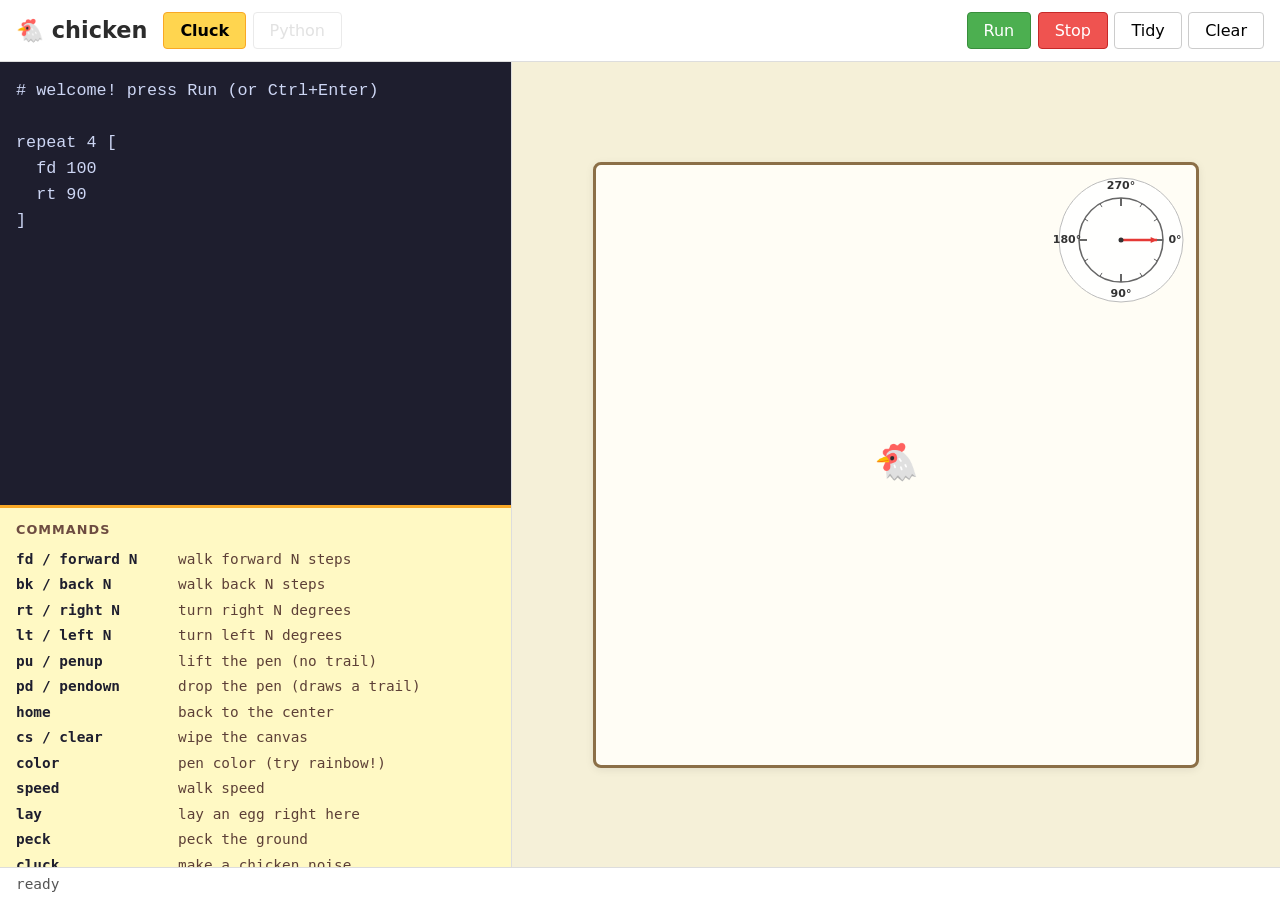
==== chicken/index.html @ 49dbed50 "chicken: tidy button — autoformat Cluck source Adds a Format button (labeled "Tidy") and Ctrl+Shift+" ====
<!DOCTYPE html>
<html lang="en">
<head>
  <meta charset="UTF-8">
  <meta name="viewport" content="width=device-width, initial-scale=1">
  <title>chicken</title>
  <link rel="stylesheet" href="style.css">
</head>
<body>
  <header>
    <h1>🐔 chicken</h1>
    <div class="modes">
      <button class="mode active" data-mode="cluck">Cluck</button>
      <button class="mode" data-mode="python" disabled title="coming soon">Python</button>
    </div>
    <div class="actions">
      <button id="run" title="Ctrl+Enter">Run</button>
      <button id="stop">Stop</button>
      <button id="format" title="Ctrl+Shift+F">Tidy</button>
      <button id="clear">Clear</button>
    </div>
  </header>
  <main>
    <section class="editor">
      <textarea id="code" spellcheck="false" autocomplete="off" autocorrect="off" autocapitalize="off"></textarea>
      <aside class="cheatsheet" id="cheatsheet"></aside>
    </section>
    <section class="coop">
      <canvas id="canvas" width="600" height="600"></canvas>
    </section>
  </main>
  <footer>
    <div id="status">ready</div>
  </footer>

  <script src="js/ops.js"></script>
  <script src="js/cluck.js"></script>
  <script src="js/coop.js"></script>
  <script src="js/app.js"></script>
</body>
</html>
---- chicken/style.css ----
* { box-sizing: border-box; margin: 0; padding: 0; }
html, body { height: 100%; }
body {
  font-family: system-ui, -apple-system, "Segoe UI", sans-serif;
  display: flex;
  flex-direction: column;
  background: #fafafa;
  color: #2c2c2c;
}

header {
  display: flex;
  align-items: center;
  gap: 1rem;
  padding: 0.75rem 1rem;
  background: #fff;
  border-bottom: 1px solid #ddd;
}
h1 { font-size: 1.4rem; font-weight: 600; }

.modes, .actions { display: flex; gap: 0.4rem; }
.actions { margin-left: auto; }

button {
  padding: 0.5rem 1rem;
  font-size: 1rem;
  font-family: inherit;
  border: 1px solid #ccc;
  background: #fff;
  border-radius: 4px;
  cursor: pointer;
  transition: background 0.1s;
}
button:hover:not(:disabled) { background: #f0f0f0; }
button:disabled { opacity: 0.4; cursor: not-allowed; }

.mode.active { background: #ffd54f; border-color: #f9a825; font-weight: 600; }

#run { background: #4caf50; color: white; border-color: #388e3c; }
#run:hover:not(:disabled) { background: #43a047; }

#stop { background: #ef5350; color: white; border-color: #c62828; }
#stop:hover:not(:disabled) { background: #e53935; }

main {
  display: flex;
  flex: 1;
  overflow: hidden;
}

.editor {
  width: 40%;
  min-width: 300px;
  display: flex;
  flex-direction: column;
  border-right: 1px solid #ddd;
}
#code {
  flex: 1;
  font-family: "JetBrains Mono", Menlo, Consolas, "Liberation Mono", monospace;
  font-size: 1.05rem;
  padding: 1rem;
  border: none;
  outline: none;
  resize: none;
  background: #1e1e2e;
  color: #cdd6f4;
  line-height: 1.55;
  tab-size: 2;
}

.cheatsheet {
  background: #fff9c4;
  color: #5d4037;
  border-top: 3px solid #f9a825;
  padding: 0.75rem 1rem;
  font-family: "JetBrains Mono", Menlo, Consolas, monospace;
  font-size: 0.9rem;
  line-height: 1.55;
  overflow-y: auto;
  max-height: 45%;
}
.cheatsheet h3 {
  font-family: system-ui, sans-serif;
  font-size: 0.8rem;
  text-transform: uppercase;
  letter-spacing: 0.08em;
  margin-bottom: 0.4rem;
  color: #6d4c41;
}
.cheatsheet table { width: 100%; border-collapse: collapse; }
.cheatsheet td { padding: 0.1rem 0; vertical-align: top; }
.cheatsheet td:first-child {
  white-space: nowrap;
  padding-right: 1rem;
  color: #1e1e2e;
  font-weight: 600;
}
.cheatsheet tr.spacer td { padding-top: 0.4rem; }

.coop {
  flex: 1;
  display: flex;
  align-items: center;
  justify-content: center;
  background: #f5f0d8;
  padding: 1rem;
}
#canvas {
  background: #fffdf5;
  border: 3px solid #8b6f47;
  border-radius: 8px;
  box-shadow: 0 2px 8px rgba(0,0,0,0.08);
  max-width: 100%;
  max-height: 100%;
}

footer {
  padding: 0.5rem 1rem;
  background: #fff;
  border-top: 1px solid #ddd;
  font-family: "JetBrains Mono", Menlo, Consolas, monospace;
  font-size: 0.9rem;
  color: #555;
  min-height: 2rem;
}
#status.error { color: #c62828; }
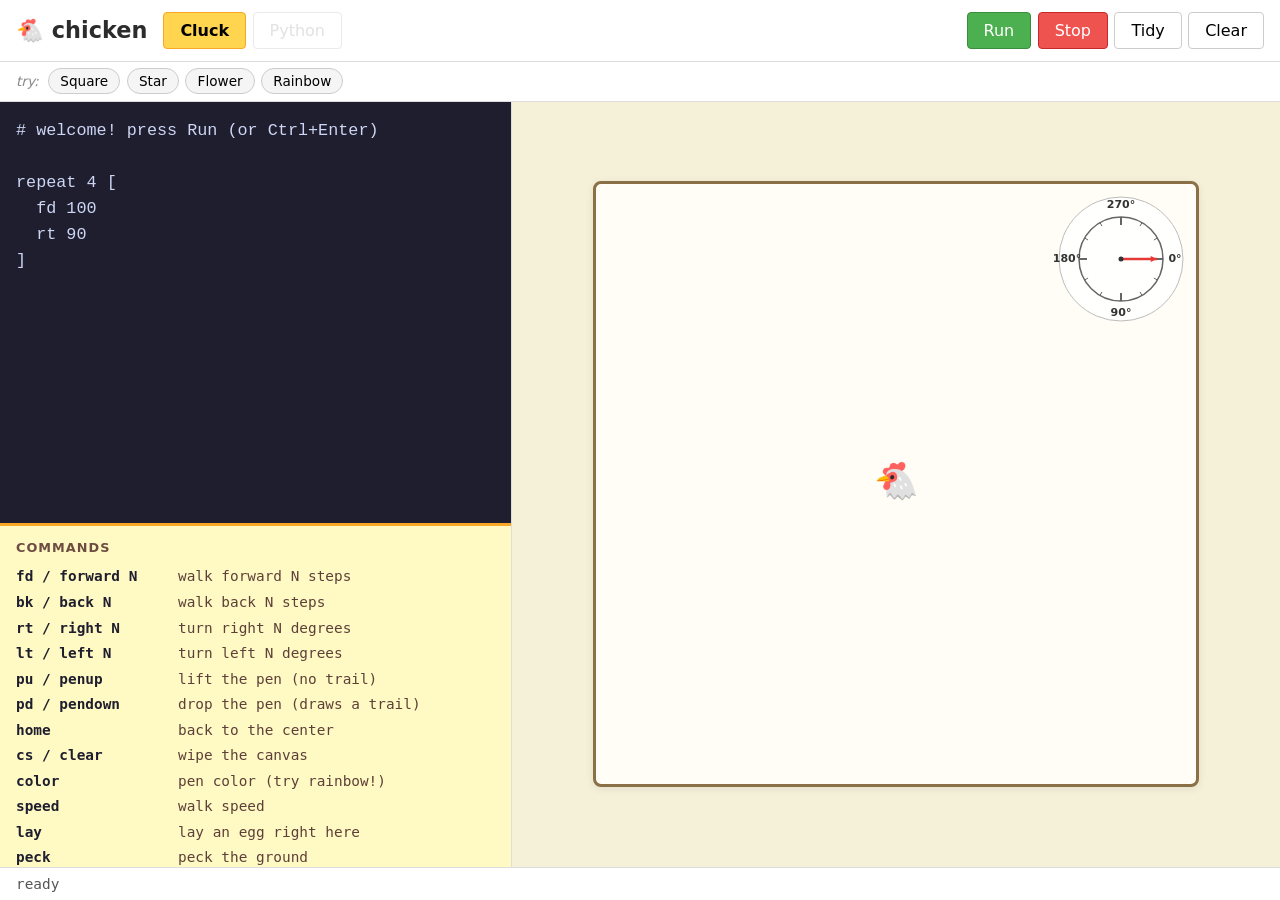
==== commit c68c36b7: "chicken: speech bubbles + examples bar Two on-ramps for kid creativity:  `say "text"` — new verb int" ====
--- a/chicken/index.html
+++ b/chicken/index.html
@@ -20,6 +20,13 @@
       <button id="clear">Clear</button>
     </div>
   </header>
+  <div class="examples">
+    <span class="examples-label">try:</span>
+    <button class="example" data-example="square">Square</button>
+    <button class="example" data-example="star">Star</button>
+    <button class="example" data-example="flower">Flower</button>
+    <button class="example" data-example="rainbow">Rainbow</button>
+  </div>
   <main>
     <section class="editor">
       <textarea id="code" spellcheck="false" autocomplete="off" autocorrect="off" autocapitalize="off"></textarea>
--- a/chicken/style.css
+++ b/chicken/style.css
@@ -35,6 +35,32 @@
 button:disabled { opacity: 0.4; cursor: not-allowed; }
 
 .mode.active { background: #ffd54f; border-color: #f9a825; font-weight: 600; }
+
+.examples {
+  display: flex;
+  align-items: center;
+  gap: 0.4rem;
+  padding: 0.4rem 1rem;
+  background: #fff;
+  border-bottom: 1px solid #ddd;
+  font-size: 0.85rem;
+}
+.examples-label {
+  color: #888;
+  font-style: italic;
+  margin-right: 0.2rem;
+}
+button.example {
+  padding: 0.25rem 0.7rem;
+  font-size: 0.85rem;
+  border-radius: 999px;
+  background: #f5f5f5;
+  border-color: #ccc;
+}
+button.example:hover:not(:disabled) {
+  background: #ffd54f;
+  border-color: #f9a825;
+}
 
 #run { background: #4caf50; color: white; border-color: #388e3c; }
 #run:hover:not(:disabled) { background: #43a047; }
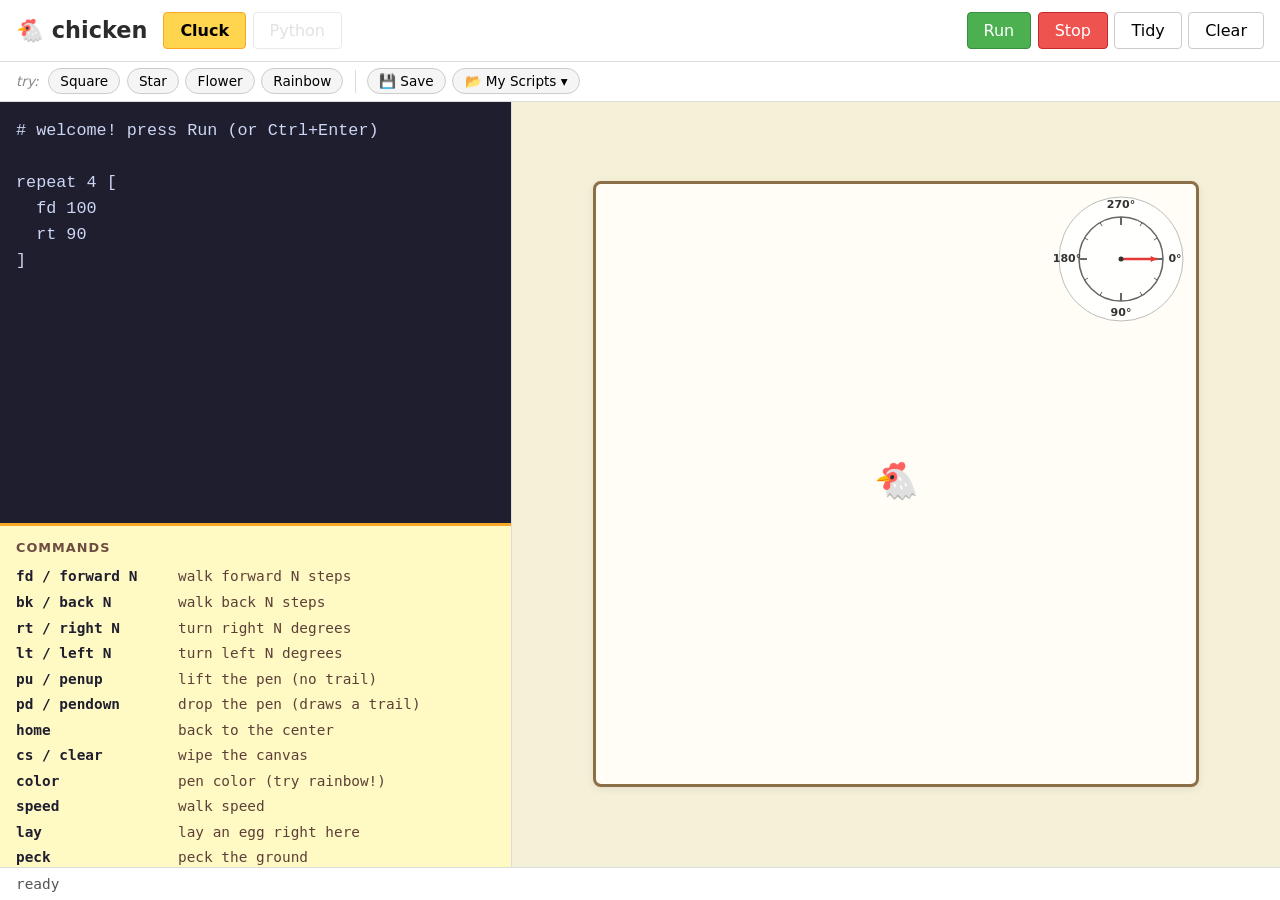
==== commit b32a3ed8: "chicken: phase 3 — save your scripts A named-script library so kids can keep their work. 💾 Save pill" ====
--- a/chicken/index.html
+++ b/chicken/index.html
@@ -26,6 +26,32 @@
     <button class="example" data-example="star">Star</button>
     <button class="example" data-example="flower">Flower</button>
     <button class="example" data-example="rainbow">Rainbow</button>
+    <span class="examples-sep" aria-hidden="true"></span>
+    <button id="save-script" class="example" title="Ctrl+S">💾 Save</button>
+    <button id="my-scripts" class="example" aria-haspopup="true" aria-expanded="false">📂 My Scripts ▾</button>
+
+    <div id="save-popover" class="popover" hidden>
+      <label class="popover-label" for="save-name">name your script:</label>
+      <input id="save-name" type="text" maxlength="24" autocomplete="off" spellcheck="false">
+      <div class="popover-actions">
+        <button id="save-confirm" class="popover-primary">Save</button>
+        <button id="save-cancel">Cancel</button>
+      </div>
+      <div id="save-hint" class="popover-hint" hidden></div>
+    </div>
+
+    <div id="scripts-panel" class="popover" hidden>
+      <div id="scripts-list" class="scripts-list"></div>
+    </div>
+
+    <div id="dirty-confirm" class="popover" hidden>
+      <div class="popover-message">Save your work first?</div>
+      <div class="popover-actions">
+        <button id="dirty-save" class="popover-primary">Save</button>
+        <button id="dirty-throw" class="danger-btn">Throw away</button>
+        <button id="dirty-cancel">Cancel</button>
+      </div>
+    </div>
   </div>
   <main>
     <section class="editor">
@@ -43,6 +69,7 @@
   <script src="js/ops.js"></script>
   <script src="js/cluck.js"></script>
   <script src="js/coop.js"></script>
+  <script src="js/saves.js"></script>
   <script src="js/app.js"></script>
 </body>
 </html>
--- a/chicken/style.css
+++ b/chicken/style.css
@@ -44,6 +44,14 @@
   background: #fff;
   border-bottom: 1px solid #ddd;
   font-size: 0.85rem;
+  position: relative;
+}
+.examples-sep {
+  display: inline-block;
+  width: 1px;
+  height: 1.4rem;
+  background: #ddd;
+  margin: 0 0.3rem;
 }
 .examples-label {
   color: #888;
@@ -60,6 +68,145 @@
 button.example:hover:not(:disabled) {
   background: #ffd54f;
   border-color: #f9a825;
+}
+
+.popover {
+  position: absolute;
+  top: 100%;
+  margin-top: 0.4rem;
+  background: #fff;
+  border: 1px solid #ccc;
+  border-radius: 6px;
+  box-shadow: 0 4px 12px rgba(0,0,0,0.15);
+  padding: 0.7rem;
+  font-size: 0.9rem;
+  min-width: 16rem;
+  z-index: 10;
+}
+#save-popover, #dirty-confirm, #scripts-panel { left: 1rem; }
+#scripts-panel { max-width: 22rem; }
+
+.popover-label {
+  display: block;
+  margin-bottom: 0.3rem;
+  color: #555;
+  font-size: 0.85rem;
+}
+.popover-message {
+  margin-bottom: 0.5rem;
+  color: #333;
+}
+.popover input[type=text] {
+  width: 100%;
+  padding: 0.4rem 0.5rem;
+  font-family: inherit;
+  font-size: 0.95rem;
+  border: 1px solid #ccc;
+  border-radius: 4px;
+  margin-bottom: 0.5rem;
+}
+.popover input[type=text]:focus {
+  outline: none;
+  border-color: #f9a825;
+}
+.popover-actions {
+  display: flex;
+  gap: 0.4rem;
+}
+.popover-actions button {
+  padding: 0.35rem 0.8rem;
+  font-size: 0.85rem;
+  border-radius: 4px;
+}
+.popover-primary {
+  background: #4caf50;
+  color: white;
+  border-color: #388e3c;
+}
+.popover-primary:hover:not(:disabled) { background: #43a047; }
+.popover-primary:disabled {
+  background: #c8e6c9;
+  border-color: #a5d6a7;
+}
+.danger-btn {
+  background: #ffb74d;
+  border-color: #f57c00;
+  color: #4a2c00;
+}
+.danger-btn:hover:not(:disabled) { background: #ffa726; }
+
+.popover-hint {
+  margin-top: 0.4rem;
+  color: #888;
+  font-size: 0.8rem;
+  font-style: italic;
+}
+
+.scripts-list {
+  display: flex;
+  flex-direction: column;
+  gap: 0.15rem;
+  max-height: 18rem;
+  overflow-y: auto;
+}
+.scripts-empty {
+  padding: 0.5rem 0.2rem;
+  color: #888;
+  font-style: italic;
+  text-align: center;
+}
+.script-row {
+  display: flex;
+  align-items: center;
+  gap: 0.3rem;
+  padding: 0.1rem;
+  border-radius: 4px;
+}
+.script-row:hover { background: #fff9c4; }
+.script-load {
+  flex: 1;
+  text-align: left;
+  background: transparent;
+  border: none;
+  padding: 0.35rem 0.5rem;
+  font-size: 0.9rem;
+  cursor: pointer;
+  border-radius: 4px;
+  white-space: nowrap;
+  overflow: hidden;
+  text-overflow: ellipsis;
+}
+.script-load:hover:not(:disabled) { background: #ffd54f; }
+.script-row.current .script-load::before {
+  content: "🐔 ";
+}
+.script-row:not(.current) .script-load { padding-left: 1.7rem; }
+.script-delete {
+  padding: 0.2rem 0.5rem;
+  font-size: 0.85rem;
+  background: transparent;
+  border: 1px solid transparent;
+  color: #888;
+  border-radius: 4px;
+}
+.script-delete:hover:not(:disabled) {
+  background: #ffe0e0;
+  border-color: #ef9a9a;
+  color: #c62828;
+}
+.script-row.confirming {
+  background: #fff3cd;
+  padding: 0.4rem 0.5rem;
+  font-size: 0.85rem;
+  gap: 0.4rem;
+}
+.script-row.confirming .confirm-text {
+  flex: 1;
+  color: #6d4c41;
+}
+.script-row.confirming button {
+  padding: 0.25rem 0.6rem;
+  font-size: 0.8rem;
 }
 
 #run { background: #4caf50; color: white; border-color: #388e3c; }
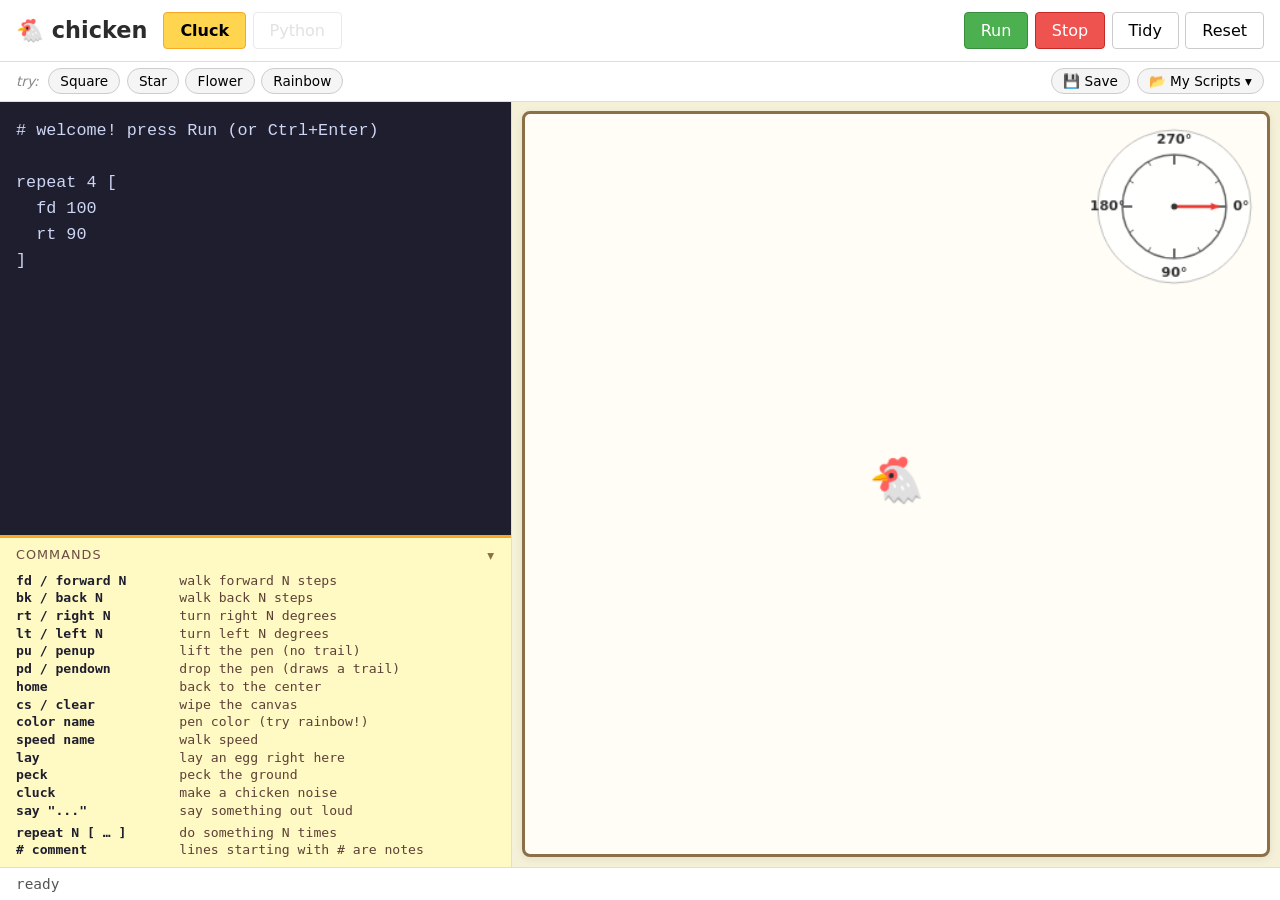
==== commit acd84a27: "chicken: UX pass — responsive canvas, collapsible cheatsheet, Reset rename - canvas grows to fill th" ====
--- a/chicken/index.html
+++ b/chicken/index.html
@@ -17,7 +17,7 @@
       <button id="run" title="Ctrl+Enter">Run</button>
       <button id="stop">Stop</button>
       <button id="format" title="Ctrl+Shift+F">Tidy</button>
-      <button id="clear">Clear</button>
+      <button id="clear" title="Reset chicken &amp; canvas (your code stays)">Reset</button>
     </div>
   </header>
   <div class="examples">
@@ -26,7 +26,6 @@
     <button class="example" data-example="star">Star</button>
     <button class="example" data-example="flower">Flower</button>
     <button class="example" data-example="rainbow">Rainbow</button>
-    <span class="examples-sep" aria-hidden="true"></span>
     <button id="save-script" class="example" title="Ctrl+S">💾 Save</button>
     <button id="my-scripts" class="example" aria-haspopup="true" aria-expanded="false">📂 My Scripts ▾</button>
 
--- a/chicken/style.css
+++ b/chicken/style.css
@@ -46,13 +46,6 @@
   font-size: 0.85rem;
   position: relative;
 }
-.examples-sep {
-  display: inline-block;
-  width: 1px;
-  height: 1.4rem;
-  background: #ddd;
-  margin: 0 0.3rem;
-}
 .examples-label {
   color: #888;
   font-style: italic;
@@ -69,6 +62,7 @@
   background: #ffd54f;
   border-color: #f9a825;
 }
+#save-script { margin-left: auto; }
 
 .popover {
   position: absolute;
@@ -246,30 +240,47 @@
   background: #fff9c4;
   color: #5d4037;
   border-top: 3px solid #f9a825;
-  padding: 0.75rem 1rem;
   font-family: "JetBrains Mono", Menlo, Consolas, monospace;
-  font-size: 0.9rem;
-  line-height: 1.55;
-  overflow-y: auto;
-  max-height: 45%;
-}
-.cheatsheet h3 {
+  font-size: 0.82rem;
+  line-height: 1.35;
+  display: flex;
+  flex-direction: column;
+  max-height: 55%;
+  flex-shrink: 0;
+}
+.cheatsheet-toggle {
   font-family: system-ui, sans-serif;
   font-size: 0.8rem;
   text-transform: uppercase;
   letter-spacing: 0.08em;
-  margin-bottom: 0.4rem;
   color: #6d4c41;
-}
-.cheatsheet table { width: 100%; border-collapse: collapse; }
-.cheatsheet td { padding: 0.1rem 0; vertical-align: top; }
-.cheatsheet td:first-child {
+  background: transparent;
+  border: none;
+  border-radius: 0;
+  padding: 0.55rem 1rem;
+  display: flex;
+  align-items: center;
+  justify-content: space-between;
+  cursor: pointer;
+  width: 100%;
+  text-align: left;
+}
+.cheatsheet-toggle:hover:not(:disabled) { background: rgba(0,0,0,0.05); }
+.cheatsheet-chevron { font-size: 0.85rem; color: #8b6f47; }
+.cheatsheet-body {
+  padding: 0 1rem 0.5rem;
+  overflow-y: auto;
+}
+.cheatsheet-body[hidden] { display: none; }
+.cheatsheet-body table { width: 100%; border-collapse: collapse; }
+.cheatsheet-body td { padding: 0; vertical-align: top; }
+.cheatsheet-body td:first-child {
   white-space: nowrap;
   padding-right: 1rem;
   color: #1e1e2e;
   font-weight: 600;
 }
-.cheatsheet tr.spacer td { padding-top: 0.4rem; }
+.cheatsheet-body tr.spacer td { padding-top: 0.25rem; }
 
 .coop {
   flex: 1;
@@ -277,15 +288,21 @@
   align-items: center;
   justify-content: center;
   background: #f5f0d8;
-  padding: 1rem;
+  padding: 0.6rem;
+  min-width: 0;
+  min-height: 0;
 }
 #canvas {
   background: #fffdf5;
   border: 3px solid #8b6f47;
   border-radius: 8px;
   box-shadow: 0 2px 8px rgba(0,0,0,0.08);
+  display: block;
+  width: 100%;
+  height: auto;
   max-width: 100%;
   max-height: 100%;
+  aspect-ratio: 1 / 1;
 }
 
 footer {
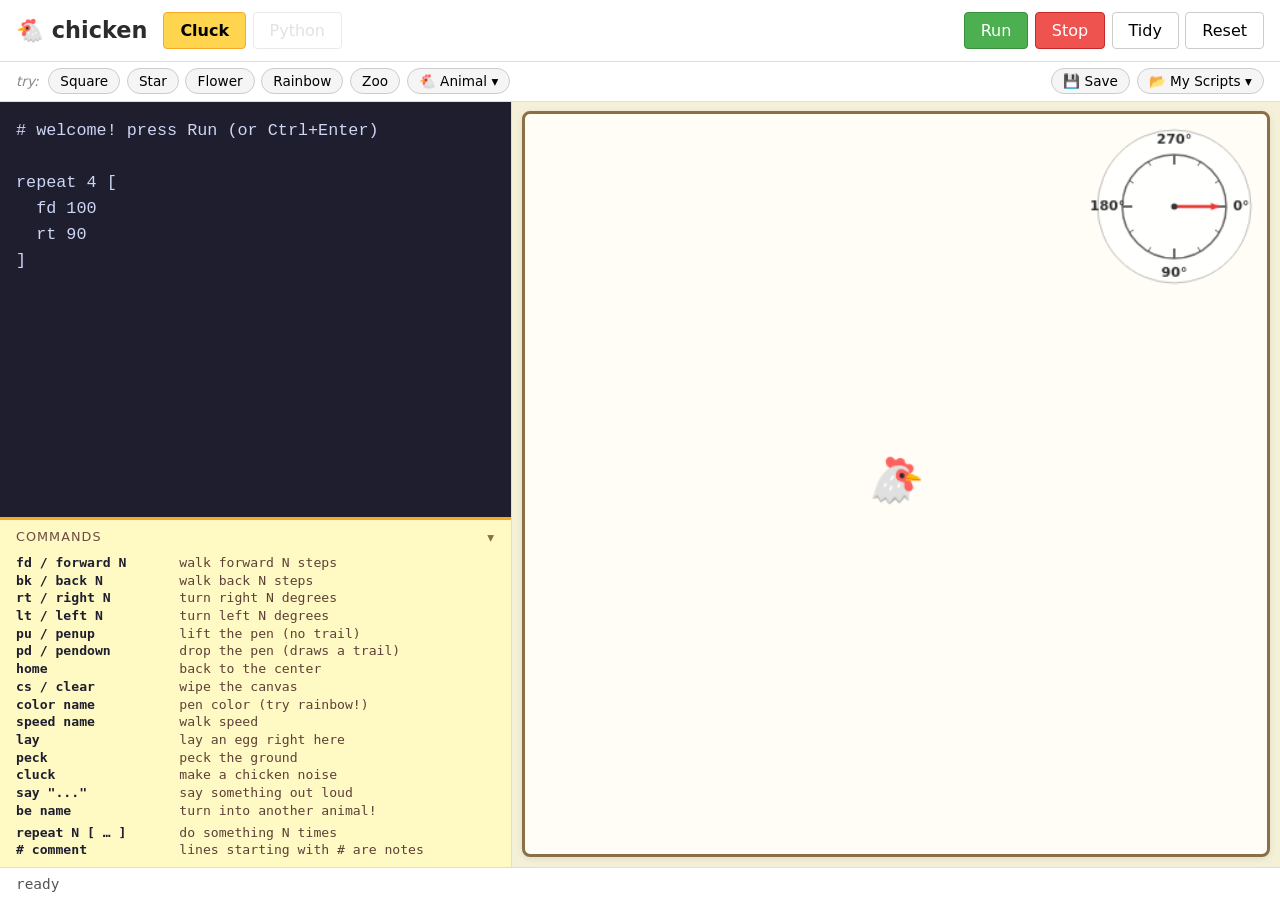
==== commit 4f788d70: "chicken: pink + teal, and you don't have to be a chicken The kids asked for two things: more pen col" ====
--- a/chicken/index.html
+++ b/chicken/index.html
@@ -26,8 +26,17 @@
     <button class="example" data-example="star">Star</button>
     <button class="example" data-example="flower">Flower</button>
     <button class="example" data-example="rainbow">Rainbow</button>
+    <button class="example" data-example="zoo">Zoo</button>
+    <button id="animal-btn" class="example" aria-haspopup="true" aria-expanded="false"
+            title="Choose your animal">🐾 Animal ▾</button>
     <button id="save-script" class="example" title="Ctrl+S">💾 Save</button>
     <button id="my-scripts" class="example" aria-haspopup="true" aria-expanded="false">📂 My Scripts ▾</button>
+
+    <div id="animal-panel" class="popover" hidden>
+      <div class="popover-label">who do you want to be?</div>
+      <div id="animal-grid" class="animal-grid"></div>
+      <div class="popover-hint">tip: you can also write <code>be unicorn</code> in your program</div>
+    </div>
 
     <div id="save-popover" class="popover" hidden>
       <label class="popover-label" for="save-name">name your script:</label>
--- a/chicken/style.css
+++ b/chicken/style.css
@@ -45,6 +45,8 @@
   border-bottom: 1px solid #ddd;
   font-size: 0.85rem;
   position: relative;
+  flex-wrap: wrap;
+  row-gap: 0.3rem;
 }
 .examples-label {
   color: #888;
@@ -77,7 +79,8 @@
   min-width: 16rem;
   z-index: 10;
 }
-#save-popover, #dirty-confirm, #scripts-panel { left: 1rem; }
+#save-popover, #dirty-confirm, #scripts-panel, #animal-panel { left: 1rem; }
+#animal-panel { max-width: 26rem; }
 #scripts-panel { max-width: 22rem; }
 
 .popover-label {
@@ -134,6 +137,34 @@
   color: #888;
   font-size: 0.8rem;
   font-style: italic;
+}
+
+/* Animal picker: a grid of emoji you can click to become. */
+.animal-grid {
+  display: grid;
+  grid-template-columns: repeat(5, 1fr);
+  gap: 0.3rem;
+}
+.animal-choice {
+  display: flex;
+  flex-direction: column;
+  align-items: center;
+  gap: 0.1rem;
+  padding: 0.35rem 0.15rem;
+  border: 1px solid transparent;
+  border-radius: 8px;
+  background: #f5f5f5;
+  cursor: pointer;
+}
+.animal-choice:hover { background: #ffd54f; border-color: #f9a825; }
+.animal-choice.current { background: #fff3c4; border-color: #f9a825; }
+.animal-glyph { font-size: 1.6rem; line-height: 1.1; }
+.animal-name {
+  font-size: 0.6rem;
+  color: #666;
+  max-width: 100%;
+  overflow: hidden;
+  text-overflow: ellipsis;
 }
 
 .scripts-list {
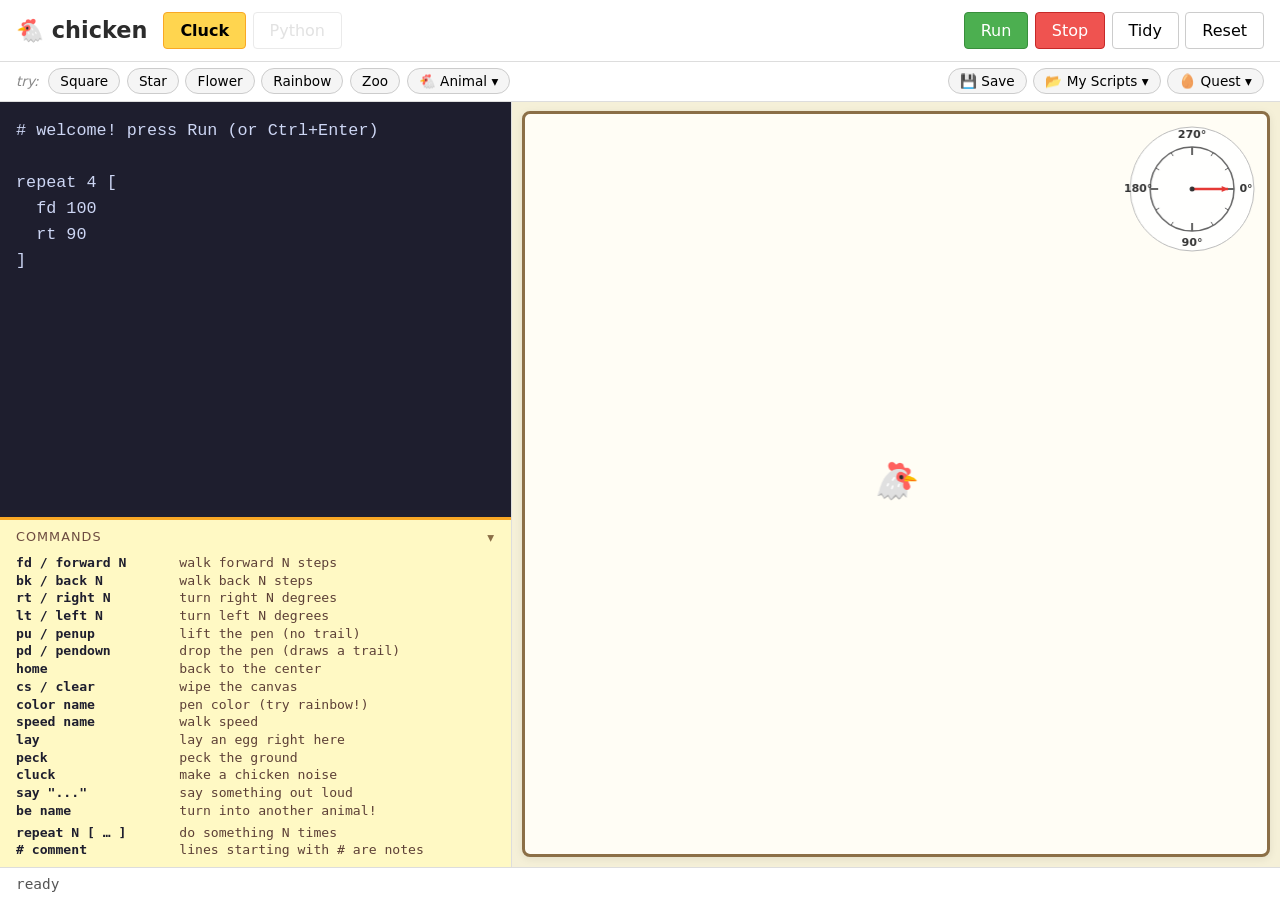
==== commit 4a1f0fe2: "chicken: Quest mode — puzzles you solve by writing a program Free draw asks nothing of you. Quest tu" ====
--- a/chicken/index.html
+++ b/chicken/index.html
@@ -31,6 +31,17 @@
             title="Choose your animal">🐾 Animal ▾</button>
     <button id="save-script" class="example" title="Ctrl+S">💾 Save</button>
     <button id="my-scripts" class="example" aria-haspopup="true" aria-expanded="false">📂 My Scripts ▾</button>
+    <button id="quest-btn" class="example" aria-haspopup="true" aria-expanded="false"
+            title="Puzzles to solve with your program">🥚 Quest ▾</button>
+    <button id="quest-exit" class="example" hidden title="Back to free drawing">← Free Draw</button>
+
+    <div id="quest-panel" class="popover" hidden>
+      <div class="popover-label">pick a puzzle</div>
+      <div id="quest-list" class="quest-list"></div>
+      <div class="popover-hint">
+        ★ reach the basket · ★ collect every egg · ★ use few commands
+      </div>
+    </div>
 
     <div id="animal-panel" class="popover" hidden>
       <div class="popover-label">who do you want to be?</div>
@@ -76,6 +87,9 @@
 
   <script src="js/ops.js"></script>
   <script src="js/cluck.js"></script>
+  <!-- levels + quest before coop: the renderer reads Levels at play time -->
+  <script src="js/levels.js"></script>
+  <script src="js/quest.js"></script>
   <script src="js/coop.js"></script>
   <script src="js/saves.js"></script>
   <script src="js/app.js"></script>
--- a/chicken/style.css
+++ b/chicken/style.css
@@ -79,7 +79,9 @@
   min-width: 16rem;
   z-index: 10;
 }
-#save-popover, #dirty-confirm, #scripts-panel, #animal-panel { left: 1rem; }
+#save-popover, #dirty-confirm, #scripts-panel, #animal-panel,
+#quest-panel { left: 1rem; }
+#quest-panel { max-width: 22rem; }
 #animal-panel { max-width: 26rem; }
 #scripts-panel { max-width: 22rem; }
 
@@ -323,6 +325,14 @@
   min-width: 0;
   min-height: 0;
 }
+/* Fill the pane, whatever shape it is. This used to also carry
+   `aspect-ratio: 1/1` and `max-height: 100%`, which fought each other: the
+   aspect-ratio wanted height == width, max-height clamped the height back
+   down, and `width: 100%` is a definite size so it never shrank to match.
+   The element ended up oblong while the backing store stayed 600x600, and the
+   browser stretched one into the other -- which is what made the compass an
+   oval. The canvas now has no intrinsic shape; coop.js keeps the backing
+   store matched to whatever size this rule produces. */
 #canvas {
   background: #fffdf5;
   border: 3px solid #8b6f47;
@@ -330,10 +340,7 @@
   box-shadow: 0 2px 8px rgba(0,0,0,0.08);
   display: block;
   width: 100%;
-  height: auto;
-  max-width: 100%;
-  max-height: 100%;
-  aspect-ratio: 1 / 1;
+  height: 100%;
 }
 
 footer {
@@ -346,3 +353,47 @@
   min-height: 2rem;
 }
 #status.error { color: #c62828; }
+
+/* Quest mode: the level picker, and the button that says which one you're on. */
+.quest-list {
+  display: flex;
+  flex-direction: column;
+  gap: 0.15rem;
+  max-height: 20rem;
+  overflow-y: auto;
+}
+.quest-row {
+  display: flex;
+  align-items: center;
+  justify-content: space-between;
+  gap: 0.6rem;
+  width: 100%;
+  padding: 0.4rem 0.55rem;
+  border: 1px solid transparent;
+  border-radius: 6px;
+  background: #f5f5f5;
+  font-family: inherit;
+  font-size: 0.9rem;
+  text-align: left;
+  cursor: pointer;
+}
+.quest-row:hover { background: #ffd54f; border-color: #f9a825; }
+.quest-row.current { background: #fff3c4; border-color: #f9a825; }
+.quest-name { color: #333; }
+.quest-stars {
+  color: #ccc;
+  letter-spacing: 0.05em;
+  font-size: 0.95rem;
+  white-space: nowrap;
+}
+.quest-stars.earned { color: #f9a825; }
+
+body.quest-mode #quest-btn {
+  background: #fff3c4;
+  border-color: #f9a825;
+  font-weight: 600;
+}
+body.quest-mode #quest-exit {
+  background: #e8f5e9;
+  border-color: #66bb6a;
+}
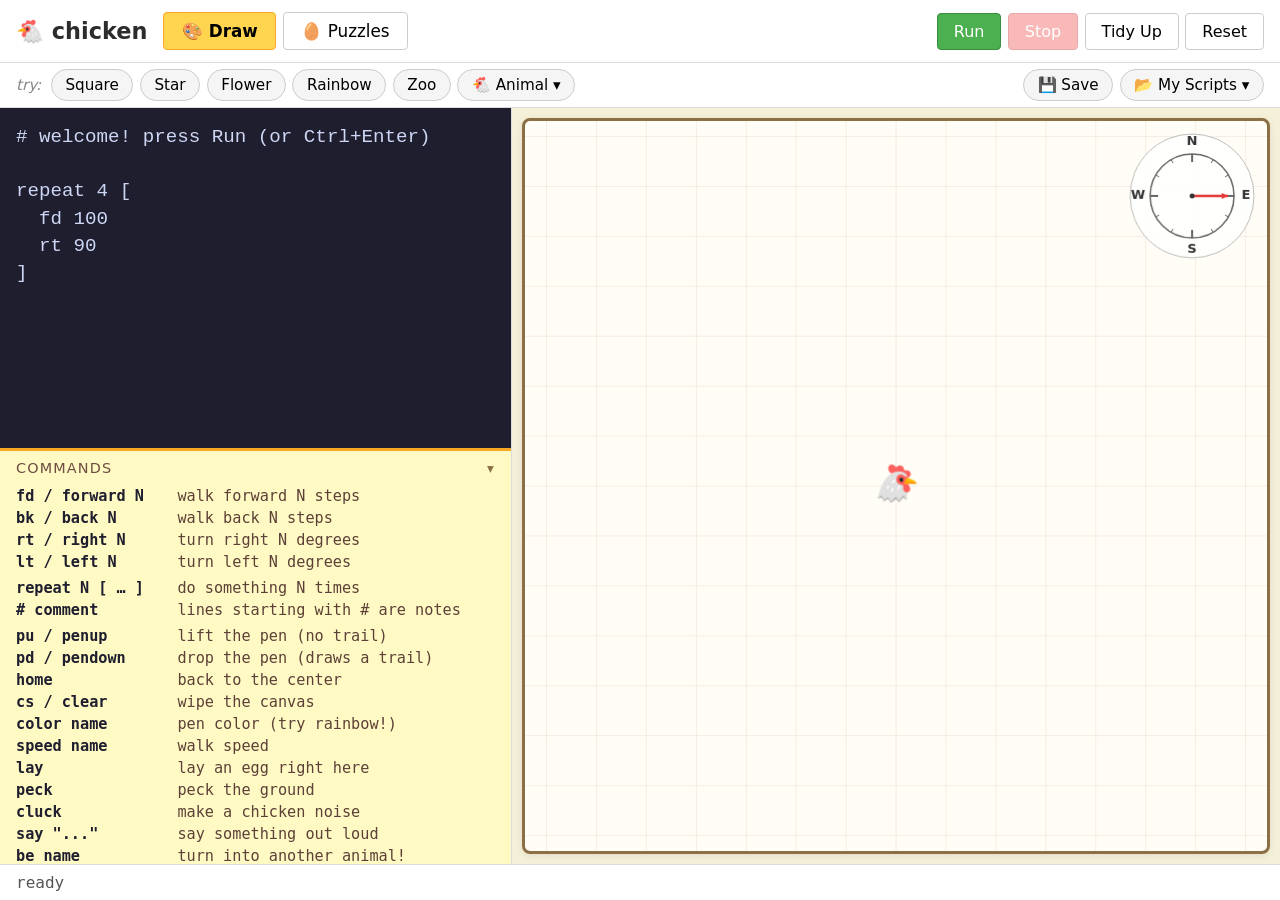
==== commit 94027317: "chicken: UX pass for six-year-olds — make feedback impossible to miss A review of the app at the kid" ====
--- a/chicken/index.html
+++ b/chicken/index.html
@@ -10,14 +10,20 @@
   <header>
     <h1>🐔 chicken</h1>
     <div class="modes">
-      <button class="mode active" data-mode="cluck">Cluck</button>
-      <button class="mode" data-mode="python" disabled title="coming soon">Python</button>
+      <button class="mode active" data-mode="draw" title="Draw whatever you like">🎨 Draw</button>
+      <button class="mode" data-mode="quest" aria-haspopup="true" aria-expanded="false"
+              title="Puzzles to solve with your program">🥚 Puzzles</button>
     </div>
     <div class="actions">
       <button id="run" title="Ctrl+Enter">Run</button>
       <button id="stop">Stop</button>
-      <button id="format" title="Ctrl+Shift+F">Tidy</button>
+      <button id="format" title="Ctrl+Shift+F">Tidy Up</button>
       <button id="clear" title="Reset chicken &amp; canvas (your code stays)">Reset</button>
+    </div>
+    <div id="quest-panel" class="popover" hidden>
+      <div class="popover-label">pick a puzzle</div>
+      <div id="quest-list" class="quest-list"></div>
+      <div class="popover-hint">★ get there &middot; ★ all the eggs &middot; ★ few commands</div>
     </div>
   </header>
   <div class="examples">
@@ -31,17 +37,6 @@
             title="Choose your animal">🐾 Animal ▾</button>
     <button id="save-script" class="example" title="Ctrl+S">💾 Save</button>
     <button id="my-scripts" class="example" aria-haspopup="true" aria-expanded="false">📂 My Scripts ▾</button>
-    <button id="quest-btn" class="example" aria-haspopup="true" aria-expanded="false"
-            title="Puzzles to solve with your program">🥚 Quest ▾</button>
-    <button id="quest-exit" class="example" hidden title="Back to free drawing">← Free Draw</button>
-
-    <div id="quest-panel" class="popover" hidden>
-      <div class="popover-label">pick a puzzle</div>
-      <div id="quest-list" class="quest-list"></div>
-      <div class="popover-hint">
-        ★ reach the basket · ★ collect every egg · ★ use few commands
-      </div>
-    </div>
 
     <div id="animal-panel" class="popover" hidden>
       <div class="popover-label">who do you want to be?</div>
@@ -74,7 +69,14 @@
   </div>
   <main>
     <section class="editor">
-      <textarea id="code" spellcheck="false" autocomplete="off" autocorrect="off" autocapitalize="off"></textarea>
+      <div id="code-banner" class="code-banner" hidden></div>
+      <div class="code-area">
+        <!-- Highlight bands live behind the textarea, which is transparent.
+             The textarea never wraps (white-space: pre), so line number maps
+             straight to a row offset. -->
+        <div id="code-marks" aria-hidden="true"></div>
+        <textarea id="code" spellcheck="false" autocomplete="off" autocorrect="off" autocapitalize="off"></textarea>
+      </div>
       <aside class="cheatsheet" id="cheatsheet"></aside>
     </section>
     <section class="coop">
--- a/chicken/style.css
+++ b/chicken/style.css
@@ -12,6 +12,7 @@
   display: flex;
   align-items: center;
   gap: 1rem;
+  position: relative;
   padding: 0.75rem 1rem;
   background: #fff;
   border-bottom: 1px solid #ddd;
@@ -34,6 +35,7 @@
 button:hover:not(:disabled) { background: #f0f0f0; }
 button:disabled { opacity: 0.4; cursor: not-allowed; }
 
+.mode { font-size: 1.05rem; padding: 0.5rem 1.1rem; }
 .mode.active { background: #ffd54f; border-color: #f9a825; font-weight: 600; }
 
 .examples {
@@ -43,7 +45,7 @@
   padding: 0.4rem 1rem;
   background: #fff;
   border-bottom: 1px solid #ddd;
-  font-size: 0.85rem;
+  font-size: 0.95rem;
   position: relative;
   flex-wrap: wrap;
   row-gap: 0.3rem;
@@ -54,8 +56,8 @@
   margin-right: 0.2rem;
 }
 button.example {
-  padding: 0.25rem 0.7rem;
-  font-size: 0.85rem;
+  padding: 0.35rem 0.85rem;
+  font-size: 0.95rem;
   border-radius: 999px;
   background: #f5f5f5;
   border-color: #ccc;
@@ -79,9 +81,13 @@
   min-width: 16rem;
   z-index: 10;
 }
+/* `left` is a fallback only -- anchorPopover() in app.js positions each panel
+   under the button that opened it, which is why Quest used to open on the far
+   left while its button sat on the far right. */
 #save-popover, #dirty-confirm, #scripts-panel, #animal-panel,
 #quest-panel { left: 1rem; }
-#quest-panel { max-width: 22rem; }
+#quest-panel { max-width: 25rem; }
+#quest-panel .popover-hint { white-space: nowrap; }
 #animal-panel { max-width: 26rem; }
 #scripts-panel { max-width: 22rem; }
 
@@ -195,8 +201,8 @@
   text-align: left;
   background: transparent;
   border: none;
-  padding: 0.35rem 0.5rem;
-  font-size: 0.9rem;
+  padding: 0.4rem 0.5rem;
+  font-size: 1rem;
   cursor: pointer;
   border-radius: 4px;
   white-space: nowrap;
@@ -255,27 +261,70 @@
   flex-direction: column;
   border-right: 1px solid #ddd;
 }
+/* The editor is a stack: highlight bands underneath, transparent textarea on
+   top. Both share one padding and line-height, and the textarea never wraps,
+   so a line number maps straight to a row offset. */
+.code-area {
+  position: relative;
+  flex: 1;
+  min-height: 0;
+  background: #1e1e2e;
+}
+#code-marks {
+  position: absolute;
+  inset: 0;
+  overflow: hidden;
+  pointer-events: none;
+}
+.mark {
+  position: absolute;
+  left: 0;
+  right: 0;
+  border-left: 5px solid transparent;
+}
+.mark.error   { background: rgba(229, 57, 53, 0.30);  border-left-color: #e53935; }
+.mark.running { background: rgba(255, 213, 79, 0.20); border-left-color: #ffd54f; }
+
 #code {
-  flex: 1;
+  position: absolute;
+  inset: 0;
+  width: 100%;
+  height: 100%;
   font-family: "JetBrains Mono", Menlo, Consolas, "Liberation Mono", monospace;
-  font-size: 1.05rem;
+  font-size: 1.2rem;
   padding: 1rem;
   border: none;
   outline: none;
   resize: none;
-  background: #1e1e2e;
+  background: transparent;
   color: #cdd6f4;
-  line-height: 1.55;
+  line-height: 1.7rem;
   tab-size: 2;
-}
+  white-space: pre;
+  overflow: auto;
+}
+
+/* The one place the kid is already looking when a program fails. */
+.code-banner {
+  padding: 0.7rem 1rem;
+  font-family: "JetBrains Mono", Menlo, Consolas, monospace;
+  font-size: 1rem;
+  line-height: 1.4;
+  font-weight: 600;
+  border-bottom: 3px solid;
+}
+.code-banner[hidden] { display: none; }
+.code-banner.error { background: #ffebee; color: #b71c1c; border-color: #e53935; }
+.code-banner.win   { background: #e8f5e9; color: #1b5e20; border-color: #43a047; }
+.code-banner.retry { background: #fff8e1; color: #7a4a00; border-color: #f9a825; }
 
 .cheatsheet {
   background: #fff9c4;
   color: #5d4037;
   border-top: 3px solid #f9a825;
   font-family: "JetBrains Mono", Menlo, Consolas, monospace;
-  font-size: 0.82rem;
-  line-height: 1.35;
+  font-size: 0.95rem;
+  line-height: 1.45;
   display: flex;
   flex-direction: column;
   max-height: 55%;
@@ -283,7 +332,7 @@
 }
 .cheatsheet-toggle {
   font-family: system-ui, sans-serif;
-  font-size: 0.8rem;
+  font-size: 0.9rem;
   text-transform: uppercase;
   letter-spacing: 0.08em;
   color: #6d4c41;
@@ -348,7 +397,7 @@
   background: #fff;
   border-top: 1px solid #ddd;
   font-family: "JetBrains Mono", Menlo, Consolas, monospace;
-  font-size: 0.9rem;
+  font-size: 1rem;
   color: #555;
   min-height: 2rem;
 }
@@ -359,7 +408,7 @@
   display: flex;
   flex-direction: column;
   gap: 0.15rem;
-  max-height: 20rem;
+  max-height: 28rem;
   overflow-y: auto;
 }
 .quest-row {
@@ -368,12 +417,12 @@
   justify-content: space-between;
   gap: 0.6rem;
   width: 100%;
-  padding: 0.4rem 0.55rem;
+  padding: 0.5rem 0.65rem;
   border: 1px solid transparent;
   border-radius: 6px;
   background: #f5f5f5;
   font-family: inherit;
-  font-size: 0.9rem;
+  font-size: 1rem;
   text-align: left;
   cursor: pointer;
 }
@@ -383,17 +432,8 @@
 .quest-stars {
   color: #ccc;
   letter-spacing: 0.05em;
-  font-size: 0.95rem;
+  font-size: 1.15rem;
   white-space: nowrap;
 }
 .quest-stars.earned { color: #f9a825; }
 
-body.quest-mode #quest-btn {
-  background: #fff3c4;
-  border-color: #f9a825;
-  font-weight: 600;
-}
-body.quest-mode #quest-exit {
-  background: #e8f5e9;
-  border-color: #66bb6a;
-}
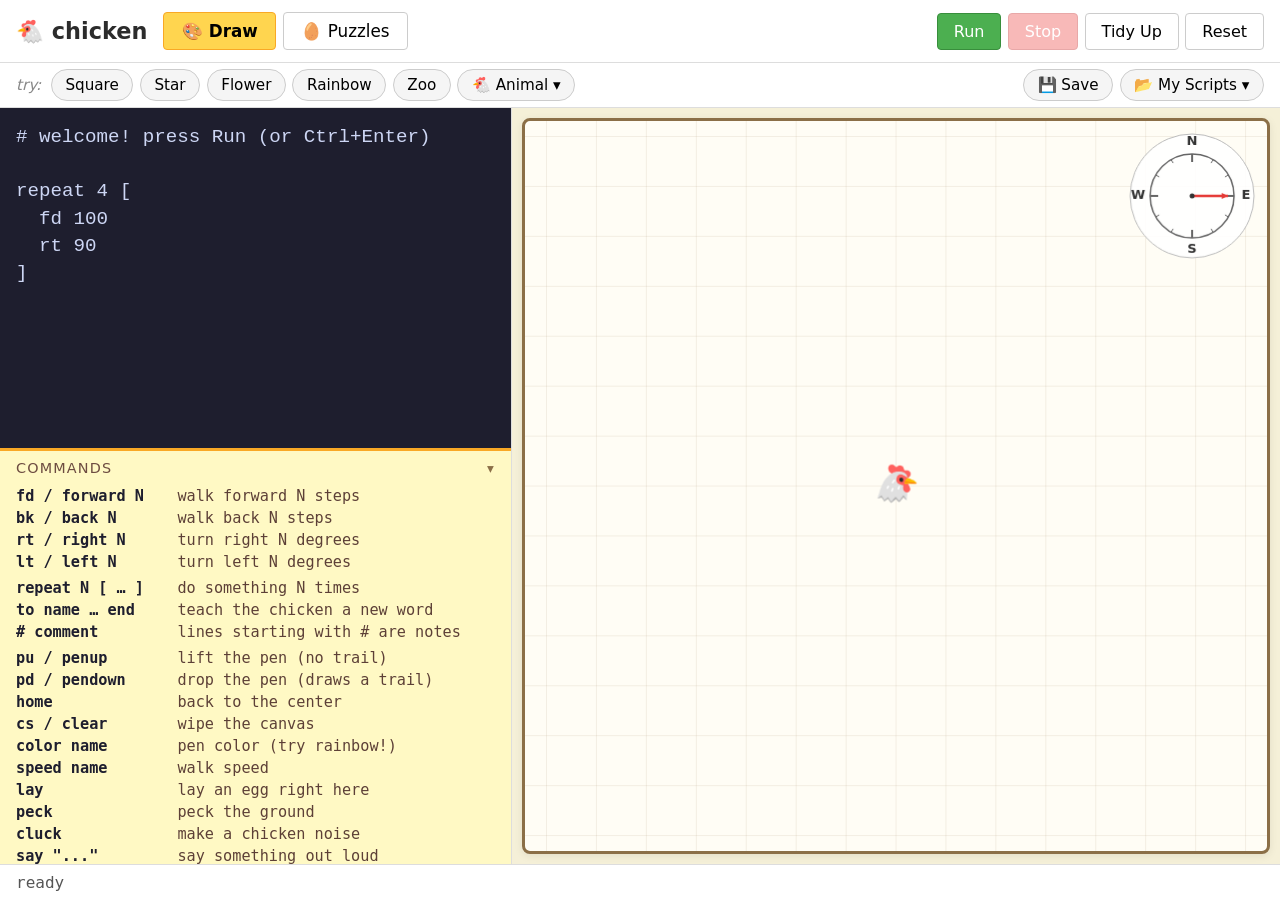
==== commit ce3b305c: "chicken: favicon, robots.txt, meta description; README deploy note" ====
--- a/chicken/index.html
+++ b/chicken/index.html
@@ -4,6 +4,8 @@
   <meta charset="UTF-8">
   <meta name="viewport" content="width=device-width, initial-scale=1">
   <title>chicken</title>
+  <meta name="description" content="A Logo-like programming game for kids: write simple commands to pilot a chicken around a yard, draw pictures, and solve puzzles.">
+  <link rel="icon" href="favicon.svg" type="image/svg+xml">
   <link rel="stylesheet" href="style.css">
 </head>
 <body>
